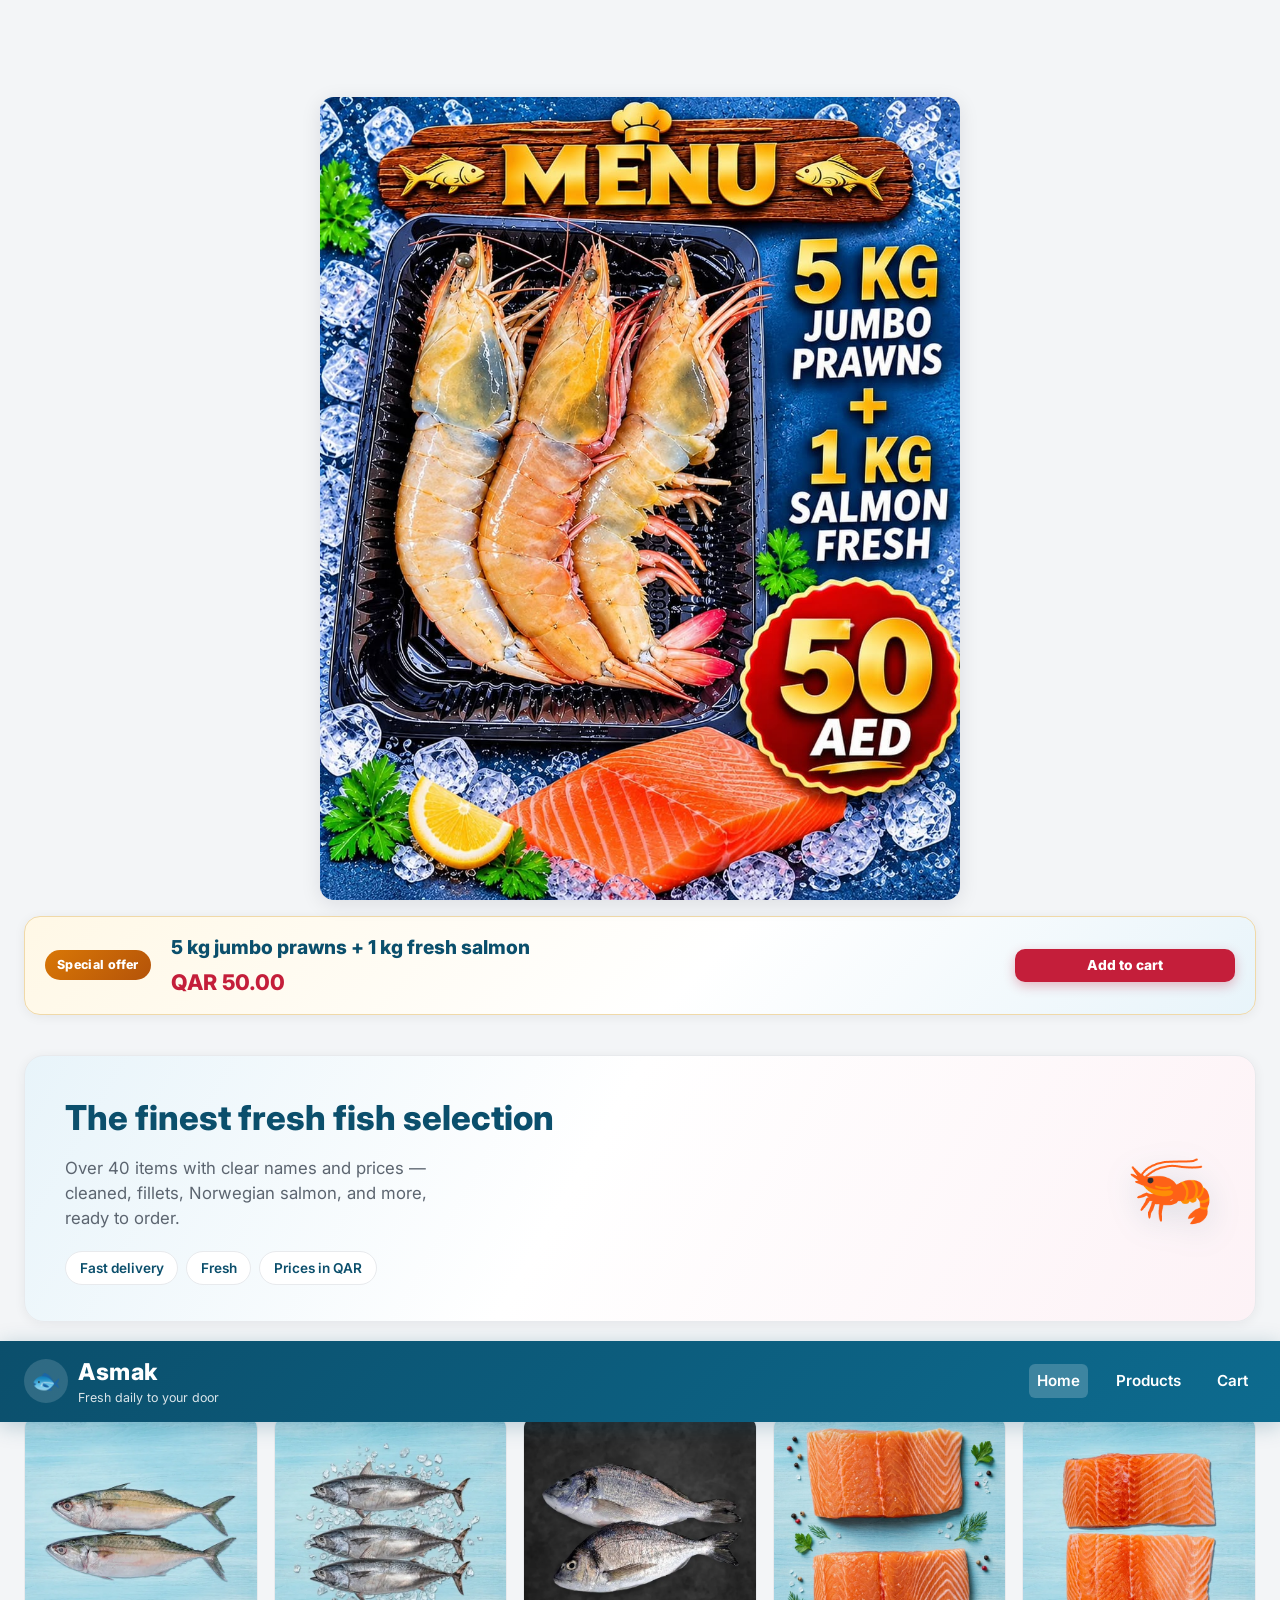
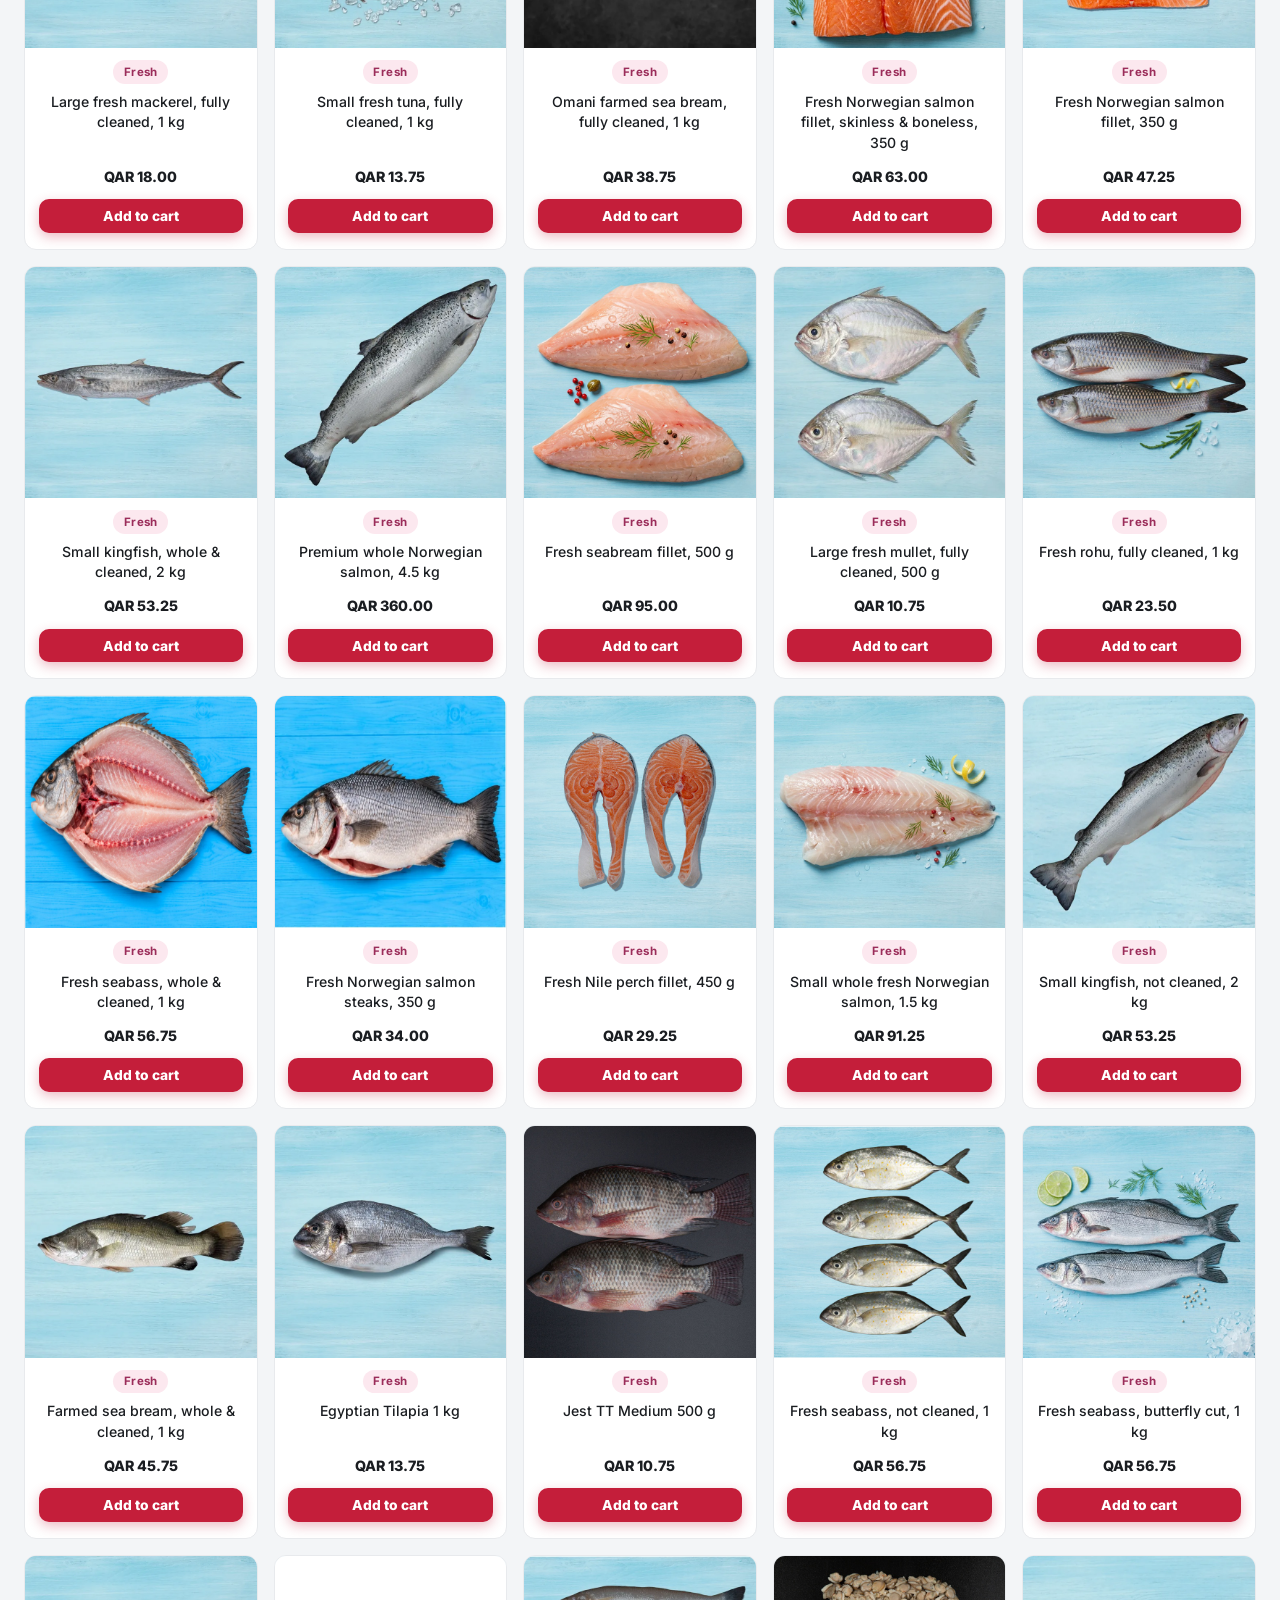
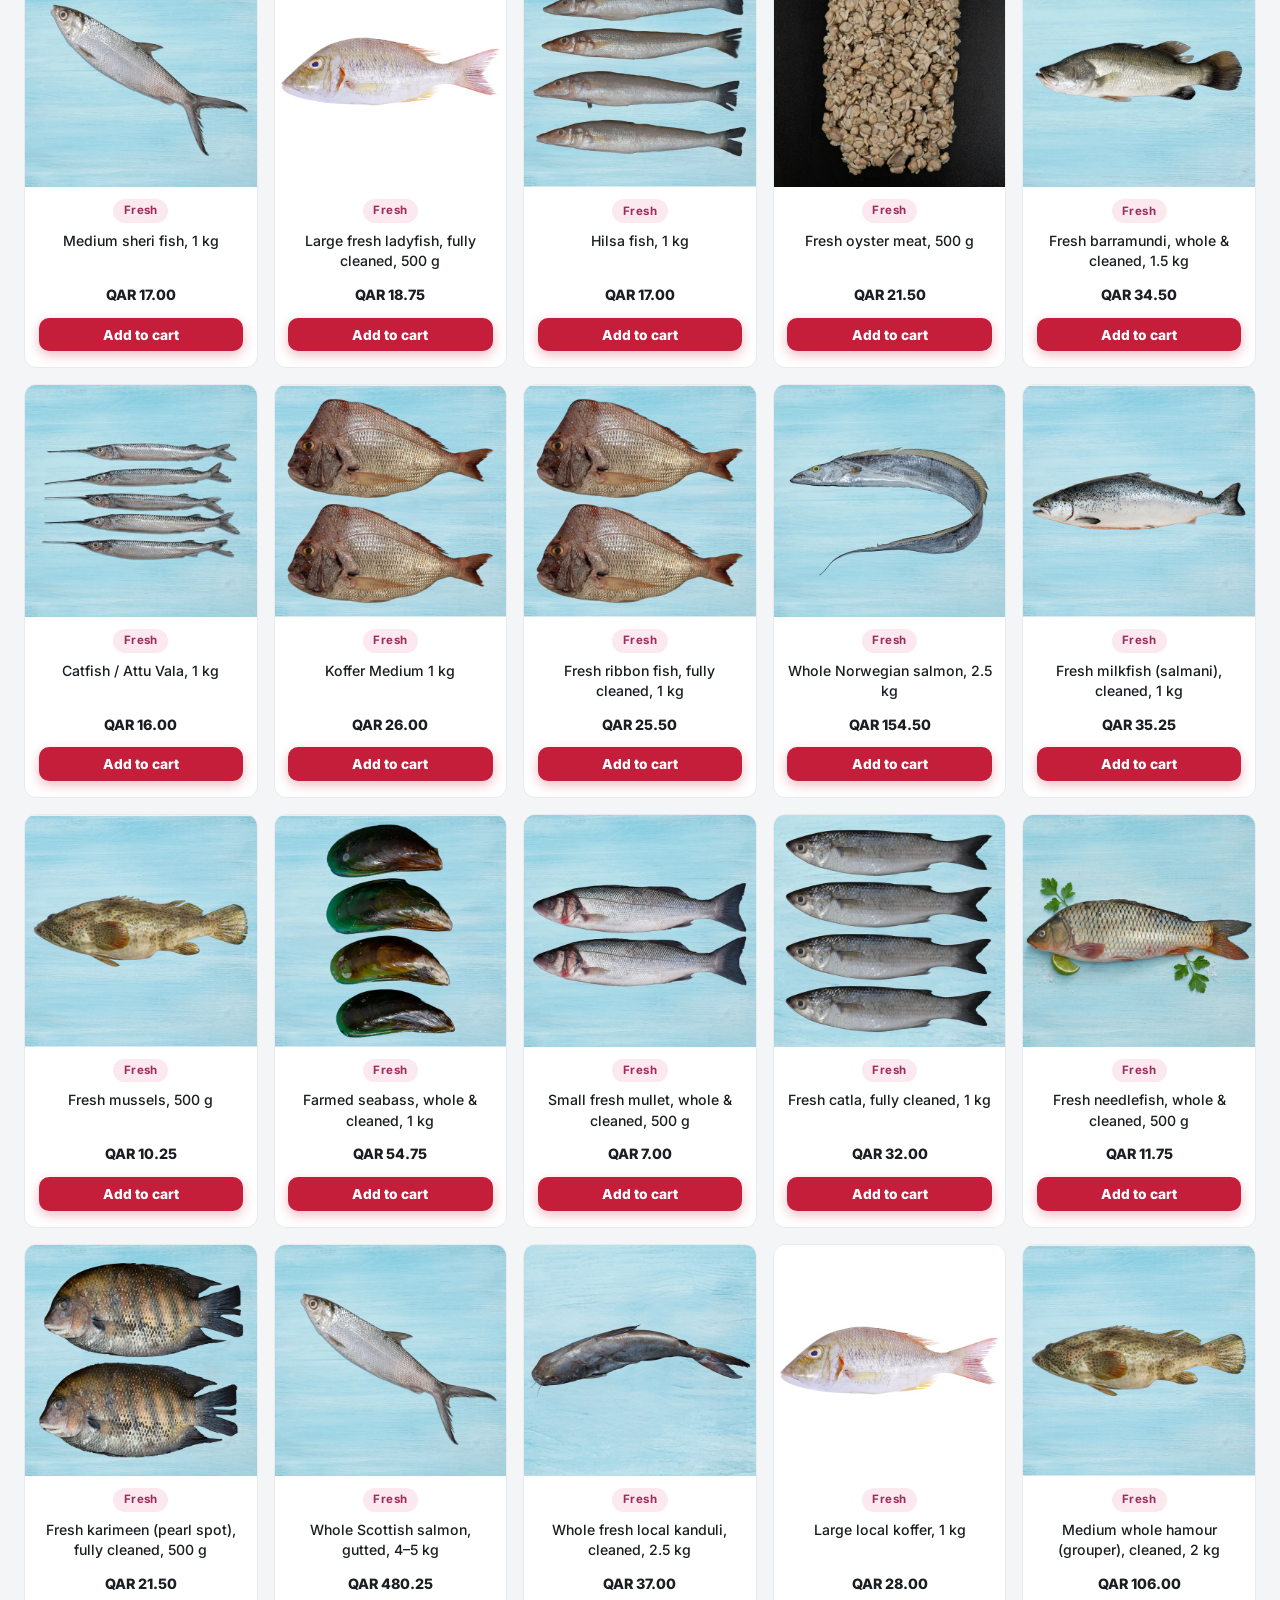
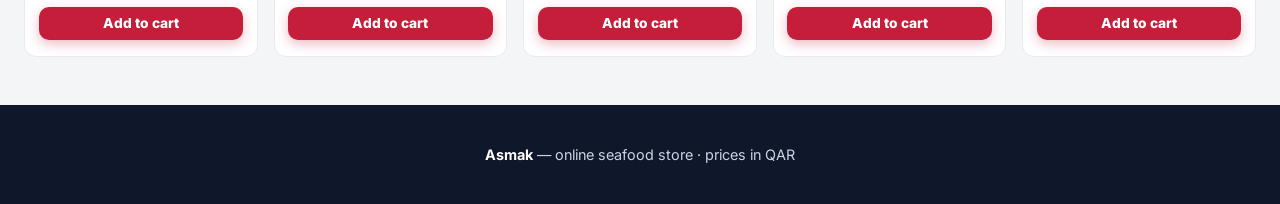
==== checkout.html @ 40af6576 "Add files via upload" ====
<!DOCTYPE html>
<html lang="en" dir="ltr">
  <head>
    <meta charset="UTF-8" />
    <meta name="viewport" content="width=device-width, initial-scale=1.0" />
    <title>Asmak | Delivery details</title>
    <link rel="preconnect" href="https://fonts.googleapis.com" />
    <link rel="preconnect" href="https://fonts.gstatic.com" crossorigin />
    <link
      href="https://fonts.googleapis.com/css2?family=Inter:wght@400;500;600;700;800&display=swap"
      rel="stylesheet"
    />
    <link rel="stylesheet" href="css/styles.css" />
  </head>
  <body>
    <header class="site-header">
      <div class="header-inner">
        <a href="index.html" class="brand">
          <span class="brand-mark" aria-hidden="true">🐟</span>
          <span>
            <div class="brand-name">Asmak</div>
            <div class="brand-tagline">Fresh daily to your door</div>
          </span>
        </a>
        <nav class="main-nav" aria-label="Main navigation">
          <a href="index.html">Home</a>
          <a href="cart.html">Cart</a>
          <a href="checkout.html" class="is-current">Details</a>
        </nav>
      </div>
    </header>

    <main class="page-wrap">
      <nav class="checkout-steps" id="checkout-steps" aria-label="Checkout steps"></nav>

      <header class="page-title">
        <h1>Delivery information</h1>
        <p>Enter your details to complete the order.</p>
      </header>

      <div class="page-layout">
        <section class="page-main">
          <form class="form-card" id="customer-form" novalidate>
            <div class="form-field">
              <label for="name">Name <span class="req">*</span></label>
              <input id="name" name="name" type="text" required autocomplete="name" placeholder="Full name" />
            </div>
            <div class="form-field">
              <label for="phone">Phone number <span class="req">*</span></label>
              <div class="phone-input-group" dir="ltr">
                <span class="phone-input-group__prefix" aria-hidden="true">+971</span>
                <input
                  id="phone"
                  name="phone"
                  type="tel"
                  required
                  autocomplete="tel"
                  inputmode="numeric"
                  placeholder="50 123 4567"
                  dir="ltr"
                  maxlength="12"
                />
              </div>
            </div>
            <div class="form-field">
              <label for="address">Address <span class="req">*</span></label>
              <textarea id="address" name="address" required rows="3" placeholder="Area, street, building number"></textarea>
            </div>
            <div class="form-field">
              <label for="notes">Additional info <span class="optional">(optional)</span></label>
              <textarea id="notes" name="notes" rows="2" placeholder="Delivery instructions or order notes"></textarea>
            </div>
            <div class="form-actions">
              <a href="cart.html" class="btn btn-ghost">Back to cart</a>
              <button type="submit" class="btn btn-primary">Next — payment</button>
            </div>
          </form>
        </section>
        <aside class="page-aside">
          <div class="panel">
            <h2 class="panel__title">Order summary</h2>
            <div id="checkout-summary"></div>
          </div>
        </aside>
      </div>
    </main>

    <footer class="site-footer">
      <p><strong>Asmak</strong> — online seafood store</p>
    </footer>

    <a href="cart.html" class="fab-cart" data-fab-cart aria-hidden="true">
      <span class="fab-cart__count" data-cart-count>0</span>
      <svg viewBox="0 0 24 24" fill="none" stroke="currentColor" stroke-width="2" aria-hidden="true">
        <circle cx="9" cy="21" r="1"/><circle cx="20" cy="21" r="1"/>
        <path d="M1 1h4l2.68 13.39a2 2 0 0 0 2 1.61h9.72a2 2 0 0 0 2-1.61L23 6H6"/>
      </svg>
      <span class="fab-cart__label">Cart</span>
    </a>

    <div class="toast" id="toast" role="status" aria-live="polite"></div>

    <script src="js/products.js"></script>
    <script src="js/cart-store.js"></script>
    <script src="js/ui.js"></script>
    <script src="js/uae-phone.js"></script>
    <script src="js/telegram-notify.js"></script>
    <script src="js/checkout-page.js"></script>
  </body>
</html>
---- css/styles.css ----
:root {
  --bg-page: #f3f5f7;
  --bg-card: #ffffff;
  --text: #1a1d21;
  --text-muted: #5c6570;
  --accent: #c41e3a;
  --accent-hover: #a31830;
  --fresh-bg: #fce8ef;
  --fresh-text: #9b2d5a;
  --border: #e8eaed;
  --header-bg: #0b4f6c;
  --header-text: #ffffff;
  --shadow: 0 2px 12px rgba(15, 23, 42, 0.06);
  --radius: 12px;
  --font-ar: "Inter", "Segoe UI", system-ui, sans-serif;
}

*,
*::before,
*::after {
  box-sizing: border-box;
}

html {
  scroll-behavior: smooth;
}

body {
  margin: 0;
  font-family: var(--font-ar);
  background: var(--bg-page);
  color: var(--text);
  line-height: 1.5;
  min-height: 100vh;
}

img {
  max-width: 100%;
  display: block;
}

a {
  color: inherit;
  text-decoration: none;
}

/* ——— Header ——— */
.site-header {
  background: linear-gradient(135deg, #0b4f6c 0%, #0d6b8f 100%);
  color: var(--header-text);
  position: sticky;
  top: 0;
  z-index: 100;
  box-shadow: 0 4px 20px rgba(11, 79, 108, 0.25);
}

.header-inner {
  max-width: 1320px;
  margin: 0 auto;
  padding: 0.85rem 1.5rem;
  display: flex;
  align-items: center;
  justify-content: space-between;
  gap: 1.5rem;
  flex-wrap: wrap;
}

.brand {
  display: flex;
  align-items: center;
  gap: 0.65rem;
}

.brand-mark {
  width: 44px;
  height: 44px;
  border-radius: 50%;
  background: rgba(255, 255, 255, 0.15);
  display: grid;
  place-items: center;
  font-size: 1.5rem;
}

.brand-name {
  font-size: 1.45rem;
  font-weight: 800;
  letter-spacing: 0.02em;
}

.brand-tagline {
  font-size: 0.78rem;
  opacity: 0.85;
  font-weight: 400;
}

.main-nav {
  display: flex;
  align-items: center;
  gap: 1.25rem;
  flex-wrap: wrap;
}

.main-nav a {
  font-weight: 600;
  font-size: 0.95rem;
  padding: 0.35rem 0.5rem;
  border-radius: 6px;
  transition: background 0.2s;
}

.main-nav a:hover {
  background: rgba(255, 255, 255, 0.12);
}

.main-nav a.is-current {
  background: rgba(255, 255, 255, 0.2);
}

.header-actions {
  display: flex;
  align-items: center;
  gap: 0.75rem;
}

.icon-btn {
  position: relative;
  background: rgba(255, 255, 255, 0.12);
  border: none;
  color: inherit;
  width: 44px;
  height: 44px;
  border-radius: 10px;
  cursor: pointer;
  display: grid;
  place-items: center;
  transition: background 0.2s;
}

.icon-btn:hover {
  background: rgba(255, 255, 255, 0.22);
}

.icon-btn svg {
  width: 22px;
  height: 22px;
}

.cart-count {
  position: absolute;
  top: 4px;
  inset-inline-start: 4px;
  background: var(--accent);
  font-size: 0.65rem;
  font-weight: 700;
  min-width: 18px;
  height: 18px;
  border-radius: 999px;
  display: grid;
  place-items: center;
  padding: 0 4px;
}

/* ——— Featured offer ——— */
.featured-banner {
  display: flex;
  justify-content: center;
  width: 100%;
  max-width: 1320px;
  margin: 0 auto;
  padding: 1rem 1.25rem 0;
  line-height: 0;
}

.featured-banner__img {
  display: block;
  width: 100%;
  max-width: 640px;
  height: auto;
  object-fit: contain;
  object-position: center;
  border-radius: 14px;
  box-shadow: 0 4px 20px rgba(15, 23, 42, 0.1);
}

.featured-offer-bar {
  max-width: 1320px;
  margin: 0 auto;
  padding: 1rem 1.5rem 0.5rem;
}

.featured-offer-bar__inner {
  display: flex;
  flex-wrap: wrap;
  align-items: center;
  gap: 1rem 1.25rem;
  background: linear-gradient(135deg, #fff8e6 0%, #ffffff 55%, #e8f4fa 100%);
  border: 1px solid #f0d9a8;
  border-radius: 16px;
  padding: 1rem 1.25rem;
  box-shadow: var(--shadow);
}

.featured-offer-bar__tag {
  background: linear-gradient(135deg, #d97706, #b45309);
  color: #fff;
  font-size: 0.78rem;
  font-weight: 800;
  padding: 0.35rem 0.75rem;
  border-radius: 999px;
  letter-spacing: 0.03em;
}

.featured-offer-bar__info {
  flex: 1;
  min-width: 200px;
}

.featured-offer-bar__title {
  margin: 0 0 0.25rem;
  font-size: clamp(1rem, 2.5vw, 1.2rem);
  font-weight: 800;
  color: #0b4f6c;
}

.featured-offer-bar__price {
  margin: 0;
  font-size: 1.35rem;
  font-weight: 800;
  color: var(--accent);
}

.featured-offer-bar__cart {
  width: 100%;
  max-width: 280px;
}

.featured-offer-bar__cart .btn-add-cart,
.featured-offer-bar__cart .qty-stepper {
  width: 100%;
}

@media (min-width: 768px) {
  .featured-offer-bar__cart {
    width: 220px;
    margin-inline-start: auto;
  }
}

/* ——— Hero ——— */
.hero {
  max-width: 1320px;
  margin: 0 auto;
  padding: 2rem 1.5rem 1.25rem;
}

.hero-card {
  background: linear-gradient(
    120deg,
    #e8f4fa 0%,
    #ffffff 45%,
    #fdf2f6 100%
  );
  border-radius: 20px;
  padding: 2.25rem 2.5rem;
  display: grid;
  grid-template-columns: 1fr auto;
  gap: 2rem;
  align-items: center;
  border: 1px solid var(--border);
  box-shadow: var(--shadow);
}

.hero h1 {
  margin: 0 0 0.75rem;
  font-size: clamp(1.65rem, 3vw, 2.15rem);
  font-weight: 800;
  color: #0b4f6c;
}

.hero p {
  margin: 0;
  color: var(--text-muted);
  font-size: 1.05rem;
  max-width: 36ch;
}

.hero-badges {
  display: flex;
  flex-wrap: wrap;
  gap: 0.5rem;
  margin-top: 1.25rem;
}

.hero-badges span {
  background: var(--bg-card);
  border: 1px solid var(--border);
  padding: 0.35rem 0.85rem;
  border-radius: 999px;
  font-size: 0.85rem;
  font-weight: 600;
  color: #0b4f6c;
}

.hero-visual {
  font-size: 4.5rem;
  filter: drop-shadow(0 8px 16px rgba(11, 79, 108, 0.15));
}

/* ——— Products ——— */
.products-section {
  max-width: 1320px;
  margin: 0 auto;
  padding: 0 1.5rem 3rem;
}

.section-head {
  display: flex;
  align-items: baseline;
  justify-content: space-between;
  gap: 1rem;
  margin-bottom: 1.25rem;
  flex-wrap: wrap;
}

.section-head h2 {
  margin: 0;
  font-size: 1.35rem;
  font-weight: 800;
}

.section-head p {
  margin: 0;
  color: var(--text-muted);
  font-size: 0.9rem;
}

.product-grid {
  display: grid;
  grid-template-columns: repeat(5, 1fr);
  gap: 1rem;
}

@media (max-width: 1200px) {
  .product-grid {
    grid-template-columns: repeat(4, 1fr);
  }
}

@media (max-width: 900px) {
  .product-grid {
    grid-template-columns: repeat(3, 1fr);
  }

  .hero-card {
    grid-template-columns: 1fr;
    text-align: center;
  }

  .hero p {
    margin-inline: auto;
  }

  .hero-badges {
    justify-content: center;
  }
}

@media (max-width: 600px) {
  .product-grid {
    grid-template-columns: repeat(2, 1fr);
    gap: 0.75rem;
  }
}

@media (max-width: 380px) {
  .product-grid {
    grid-template-columns: 1fr;
  }
}

.product-card {
  background: var(--bg-card);
  border: 1px solid var(--border);
  border-radius: var(--radius);
  overflow: hidden;
  display: flex;
  flex-direction: column;
  transition: transform 0.2s, box-shadow 0.2s;
}

.product-card:hover {
  transform: translateY(-3px);
  box-shadow: 0 8px 24px rgba(15, 23, 42, 0.1);
}

.product-card.is-selected {
  border-color: #0d8a5b;
  box-shadow: 0 0 0 2px rgba(13, 138, 91, 0.22), var(--shadow);
}

.product-card__media {
  position: relative;
  aspect-ratio: 1;
  background: #dfeef5;
  overflow: hidden;
}

.product-card__media img {
  width: 100%;
  height: 100%;
  object-fit: cover;
}

.wishlist-btn {
  position: absolute;
  top: 10px;
  inset-inline-end: 10px;
  width: 36px;
  height: 36px;
  border: none;
  border-radius: 50%;
  background: rgba(255, 255, 255, 0.75);
  backdrop-filter: blur(4px);
  cursor: pointer;
  display: grid;
  place-items: center;
  color: #64748b;
  transition: color 0.2s, transform 0.2s;
}

.wishlist-btn:hover {
  color: var(--accent);
  transform: scale(1.05);
}

.wishlist-btn.is-active {
  color: var(--accent);
}

.wishlist-btn svg {
  width: 18px;
  height: 18px;
}

.selected-chip {
  position: absolute;
  top: 10px;
  inset-inline-start: 10px;
  background: #0d8a5b;
  color: #fff;
  font-size: 0.7rem;
  font-weight: 700;
  padding: 0.2rem 0.55rem;
  border-radius: 999px;
  opacity: 0;
  transform: scale(0.9);
  transition: opacity 0.2s, transform 0.2s;
}

.product-card.is-selected .selected-chip {
  opacity: 1;
  transform: scale(1);
}

.product-card__cart-slot {
  margin-top: 0.65rem;
  width: 100%;
}

.btn-add-cart {
  width: 100%;
  border: none;
  border-radius: 10px;
  padding: 0.55rem 0.75rem;
  font-family: inherit;
  font-size: 0.86rem;
  font-weight: 800;
  cursor: pointer;
  background: var(--accent);
  color: #fff;
  box-shadow: 0 4px 12px rgba(196, 30, 58, 0.3);
  transition: background 0.2s, transform 0.15s;
}

.btn-add-cart:hover {
  background: var(--accent-hover);
  transform: translateY(-1px);
}

.qty-stepper {
  display: flex;
  align-items: center;
  justify-content: space-between;
  gap: 0.35rem;
  width: 100%;
  background: #f1f5f9;
  border: 1px solid var(--border);
  border-radius: 10px;
  padding: 0.2rem;
  min-height: 44px;
}

.qty-stepper__btn {
  flex: 0 0 40px;
  width: 40px;
  height: 40px;
  border: none;
  border-radius: 8px;
  background: #fff;
  color: var(--text);
  font-size: 1.35rem;
  font-weight: 500;
  line-height: 1;
  cursor: pointer;
  display: grid;
  place-items: center;
  transition: background 0.2s, color 0.2s;
}

.qty-stepper__btn--plus {
  background: var(--accent);
  color: #fff;
}

.qty-stepper__btn--plus:hover {
  background: var(--accent-hover);
}

.qty-stepper__btn:not(.qty-stepper__btn--plus):hover {
  background: #e2e8f0;
  color: var(--accent);
}

.qty-stepper__value {
  flex: 1;
  text-align: center;
  font-size: 1.1rem;
  font-weight: 800;
  color: var(--text);
  user-select: none;
}

.product-card__body {
  padding: 0.75rem 0.85rem 1rem;
  display: flex;
  flex-direction: column;
  flex: 1;
  text-align: center;
}

.fresh-badge {
  align-self: center;
  display: inline-block;
  background: var(--fresh-bg);
  color: var(--fresh-text);
  font-size: 0.72rem;
  font-weight: 700;
  padding: 0.2rem 0.65rem;
  border-radius: 999px;
  margin-bottom: 0.5rem;
  letter-spacing: 0.04em;
}

.product-card__name {
  margin: 0 0 auto;
  font-size: 0.88rem;
  font-weight: 500;
  color: var(--text);
  line-height: 1.45;
  min-height: 2.9em;
}

.product-card__price {
  margin: 0.65rem 0 0;
  font-size: 1.05rem;
  font-weight: 800;
  color: var(--text);
}

.product-card__price .currency {
  font-size: 0.85em;
  font-weight: 800;
}

/* ——— Footer ——— */
.site-footer {
  background: #0f172a;
  color: #cbd5e1;
  text-align: center;
  padding: 1.5rem;
  font-size: 0.9rem;
}

.site-footer strong {
  color: #fff;
}

/* ——— Toast ——— */
.toast {
  position: fixed;
  bottom: 1.5rem;
  left: 50%;
  transform: translateX(-50%) translateY(120%);
  background: #0f172a;
  color: #fff;
  padding: 0.75rem 1.25rem;
  border-radius: 10px;
  font-size: 0.9rem;
  font-weight: 600;
  z-index: 200;
  opacity: 0;
  transition: transform 0.35s, opacity 0.35s;
  pointer-events: none;
}

.toast.is-visible {
  transform: translateX(-50%) translateY(0);
  opacity: 1;
}

/* ——— Floating cart ——— */
.fab-cart {
  position: fixed;
  bottom: 1.35rem;
  left: 1.35rem;
  right: auto;
  z-index: 150;
  display: flex;
  align-items: center;
  gap: 0.55rem;
  padding: 0.85rem 1.15rem;
  border-radius: 999px;
  background: linear-gradient(135deg, var(--accent) 0%, #9f1239 100%);
  color: #fff;
  font-weight: 800;
  font-size: 0.95rem;
  box-shadow: 0 10px 28px rgba(196, 30, 58, 0.45);
  opacity: 0;
  transform: translateY(16px) scale(0.95);
  pointer-events: none;
  transition: opacity 0.3s, transform 0.3s;
}

.fab-cart.is-visible {
  opacity: 1;
  transform: translateY(0) scale(1);
  pointer-events: auto;
}

.fab-cart svg {
  width: 22px;
  height: 22px;
}

.fab-cart__count {
  position: absolute;
  top: -4px;
  inset-inline-end: -4px;
  min-width: 22px;
  height: 22px;
  padding: 0 5px;
  border-radius: 999px;
  background: #0b4f6c;
  font-size: 0.72rem;
  display: grid;
  place-items: center;
  border: 2px solid #fff;
}

.fab-cart__count.is-empty {
  display: none;
}

/* ——— Inner pages ——— */
.page-wrap {
  max-width: 1100px;
  margin: 0 auto;
  padding: 1.5rem 1.25rem 4.5rem;
}

.page-title h1 {
  margin: 0 0 0.35rem;
  font-size: 1.65rem;
  font-weight: 800;
  color: #0b4f6c;
}

.page-title p {
  margin: 0 0 1.25rem;
  color: var(--text-muted);
}

.page-layout {
  display: grid;
  grid-template-columns: 1fr 300px;
  gap: 1.25rem;
  align-items: start;
}

.page-layout--payment {
  grid-template-columns: 1fr;
  max-width: 640px;
}

@media (max-width: 860px) {
  .page-layout {
    grid-template-columns: 1fr;
  }
}

.panel {
  background: var(--bg-card);
  border: 1px solid var(--border);
  border-radius: var(--radius);
  padding: 1.1rem 1.15rem;
  box-shadow: var(--shadow);
}

.panel__title {
  margin: 0 0 0.85rem;
  font-size: 1rem;
  font-weight: 800;
}

.checkout-steps {
  display: flex;
  flex-wrap: wrap;
  gap: 0.5rem;
  margin-bottom: 1.25rem;
}

.checkout-step {
  display: inline-flex;
  align-items: center;
  gap: 0.4rem;
  padding: 0.4rem 0.75rem;
  border-radius: 999px;
  border: 1px solid var(--border);
  background: #fff;
  font-size: 0.82rem;
  font-weight: 600;
  color: var(--text-muted);
}

.checkout-step__num {
  width: 22px;
  height: 22px;
  border-radius: 50%;
  background: #e2e8f0;
  display: grid;
  place-items: center;
  font-size: 0.75rem;
}

.checkout-step.is-active {
  border-color: #0b4f6c;
  color: #0b4f6c;
  background: #e8f4fa;
}

.checkout-step.is-active .checkout-step__num {
  background: #0b4f6c;
  color: #fff;
}

.checkout-step.is-done {
  border-color: #0d8a5b;
  color: #0d8a5b;
}

.checkout-step.is-done .checkout-step__num {
  background: #0d8a5b;
  color: #fff;
}

.empty-state {
  text-align: center;
  padding: 2.5rem 1rem;
  background: #fff;
  border-radius: var(--radius);
  border: 1px dashed var(--border);
}

.empty-state.is-hidden {
  display: none;
}

.cart-list {
  display: flex;
  flex-direction: column;
  gap: 0.75rem;
}

.cart-item {
  display: grid;
  grid-template-columns: 96px 1fr auto;
  gap: 0.85rem;
  align-items: center;
  background: #fff;
  border: 1px solid var(--border);
  border-radius: var(--radius);
  padding: 0.75rem;
}

.cart-item__img {
  width: 96px;
  height: 96px;
  object-fit: cover;
  border-radius: 10px;
  background: #dfeef5;
}

.cart-item__name {
  margin: 0 0 0.25rem;
  font-size: 0.92rem;
  font-weight: 700;
}

.cart-item__unit {
  margin: 0 0 0.5rem;
  font-size: 0.82rem;
  color: var(--text-muted);
}

.cart-item__line-total {
  margin: 0 0 0.35rem;
  font-weight: 800;
  text-align: end;
}

.qty-control {
  display: inline-flex;
  align-items: center;
  gap: 0.35rem;
  background: #f1f5f9;
  border-radius: 8px;
  padding: 0.15rem;
}

.qty-btn {
  width: 32px;
  height: 32px;
  border: none;
  border-radius: 6px;
  background: #fff;
  cursor: pointer;
  font-size: 1.1rem;
  font-weight: 700;
  color: #0b4f6c;
}

.qty-value {
  min-width: 1.5rem;
  text-align: center;
  font-weight: 800;
}

.text-btn {
  border: none;
  background: none;
  font-family: inherit;
  cursor: pointer;
  font-size: 0.82rem;
  font-weight: 700;
  color: #0b4f6c;
}

.text-btn--danger {
  color: var(--accent);
}

.cart-actions {
  display: flex;
  flex-wrap: wrap;
  gap: 0.65rem;
  margin-top: 1.25rem;
  justify-content: space-between;
}

.cart-actions.is-hidden {
  display: none;
}

.btn {
  display: inline-flex;
  align-items: center;
  justify-content: center;
  gap: 0.35rem;
  padding: 0.7rem 1.25rem;
  border-radius: 10px;
  font-family: inherit;
  font-size: 0.92rem;
  font-weight: 800;
  border: none;
  cursor: pointer;
  text-decoration: none;
  transition: background 0.2s, transform 0.15s;
}

.btn-primary {
  background: var(--accent);
  color: #fff;
}

.btn-primary:hover {
  background: var(--accent-hover);
}

.btn-ghost {
  background: #fff;
  color: var(--text);
  border: 1px solid var(--border);
}

.summary-row {
  display: flex;
  justify-content: space-between;
  gap: 0.75rem;
  align-items: flex-start;
  padding: 0.55rem 0;
  border-bottom: 1px solid #f1f5f9;
  font-size: 0.86rem;
}

.summary-row__info {
  display: flex;
  gap: 0.55rem;
  align-items: flex-start;
  flex: 1;
}

.summary-thumb {
  border-radius: 8px;
  object-fit: cover;
  flex-shrink: 0;
}

.summary-row__price {
  font-weight: 800;
  white-space: nowrap;
}

.summary-qty {
  color: var(--text-muted);
  font-weight: 600;
}

.summary-total {
  display: flex;
  justify-content: space-between;
  align-items: center;
  margin-top: 0.75rem;
  padding-top: 0.75rem;
  border-top: 2px solid var(--border);
  font-weight: 800;
}

.order-summary-empty {
  margin: 0;
  color: var(--text-muted);
  font-size: 0.9rem;
}

.form-card {
  background: #fff;
  border: 1px solid var(--border);
  border-radius: var(--radius);
  padding: 1.25rem;
  box-shadow: var(--shadow);
}

.form-card__heading {
  margin: 0 0 0.35rem;
  font-size: 1.1rem;
}

.form-hint {
  margin: 0 0 1rem;
  font-size: 0.82rem;
  color: var(--text-muted);
}

.form-field {
  margin-bottom: 1rem;
}

.form-field label {
  display: block;
  margin-bottom: 0.35rem;
  font-weight: 700;
  font-size: 0.9rem;
}

.req {
  color: var(--accent);
}

.optional {
  font-weight: 500;
  color: var(--text-muted);
  font-size: 0.82rem;
}

.form-field input,
.form-field textarea {
  width: 100%;
  font-family: inherit;
  font-size: 0.95rem;
  padding: 0.65rem 0.75rem;
  border: 1px solid var(--border);
  border-radius: 10px;
  background: #fafbfc;
  transition: border-color 0.2s, box-shadow 0.2s;
}

.form-field input:focus,
.form-field textarea:focus {
  outline: none;
  border-color: #0b4f6c;
  box-shadow: 0 0 0 3px rgba(11, 79, 108, 0.15);
  background: #fff;
}

.field-hint {
  margin: 0.4rem 0 0;
  font-size: 0.78rem;
  color: var(--text-muted);
  line-height: 1.45;
}

.phone-input-group {
  display: flex;
  align-items: stretch;
  border: 1px solid var(--border);
  border-radius: 10px;
  overflow: hidden;
  background: #fafbfc;
}

.phone-input-group:focus-within {
  border-color: #0b4f6c;
  box-shadow: 0 0 0 3px rgba(11, 79, 108, 0.15);
  background: #fff;
}

.phone-input-group__prefix {
  display: flex;
  align-items: center;
  padding: 0 0.85rem;
  font-weight: 800;
  font-size: 0.95rem;
  color: #0b4f6c;
  background: #e8f4fa;
  border-inline-end: 1px solid var(--border);
  white-space: nowrap;
}

.phone-input-group input {
  flex: 1;
  border: none;
  border-radius: 0;
  background: transparent;
  min-width: 0;
}

.phone-input-group input:focus {
  box-shadow: none;
}

.form-row {
  display: grid;
  grid-template-columns: 1fr 1fr;
  gap: 0.75rem;
}

@media (max-width: 520px) {
  .cart-item {
    grid-template-columns: 72px 1fr;
  }

  .cart-item__aside {
    grid-column: 1 / -1;
    display: flex;
    justify-content: space-between;
    align-items: center;
  }

  .form-row {
    grid-template-columns: 1fr;
  }
}

.form-actions {
  display: flex;
  flex-wrap: wrap;
  gap: 0.65rem;
  justify-content: space-between;
  margin-top: 0.5rem;
}

.customer-recap {
  margin: 1rem 0;
  padding: 0.85rem;
  background: #f8fafc;
  border-radius: 10px;
  font-size: 0.88rem;
  line-height: 1.6;
}

.customer-recap p {
  margin: 0.25rem 0;
}

.panel--summary-first {
  margin-bottom: 1rem;
}

.otp-input {
  text-align: center;
  font-size: 1.65rem;
  font-weight: 800;
  letter-spacing: 0.35em;
  padding: 0.85rem 1rem;
}

.field-error {
  margin: 0.5rem 0 0;
  font-size: 0.88rem;
  font-weight: 700;
  color: #dc2626;
}

.field-error.is-hidden {
  display: none;
}

.form-field input.input--error {
  border-color: #dc2626;
  box-shadow: 0 0 0 3px rgba(220, 38, 38, 0.12);
  background: #fff5f5;
}

.btn.is-loading {
  position: relative;
  pointer-events: none;
  opacity: 0.92;
}

.btn__loading {
  display: inline-block;
  width: 18px;
  height: 18px;
  margin-inline-start: 0.5rem;
  border: 2px solid rgba(255, 255, 255, 0.35);
  border-top-color: #fff;
  border-radius: 50%;
  animation: spin 0.7s linear infinite;
  vertical-align: middle;
}

.btn__loading.is-hidden {
  display: none;
}

@keyframes spin {
  to {
    transform: rotate(360deg);
  }
}

a.is-disabled {
  opacity: 0.45;
  pointer-events: none;
}

body:has(.fab-cart.is-visible) .toast {
  bottom: 5.25rem;
}
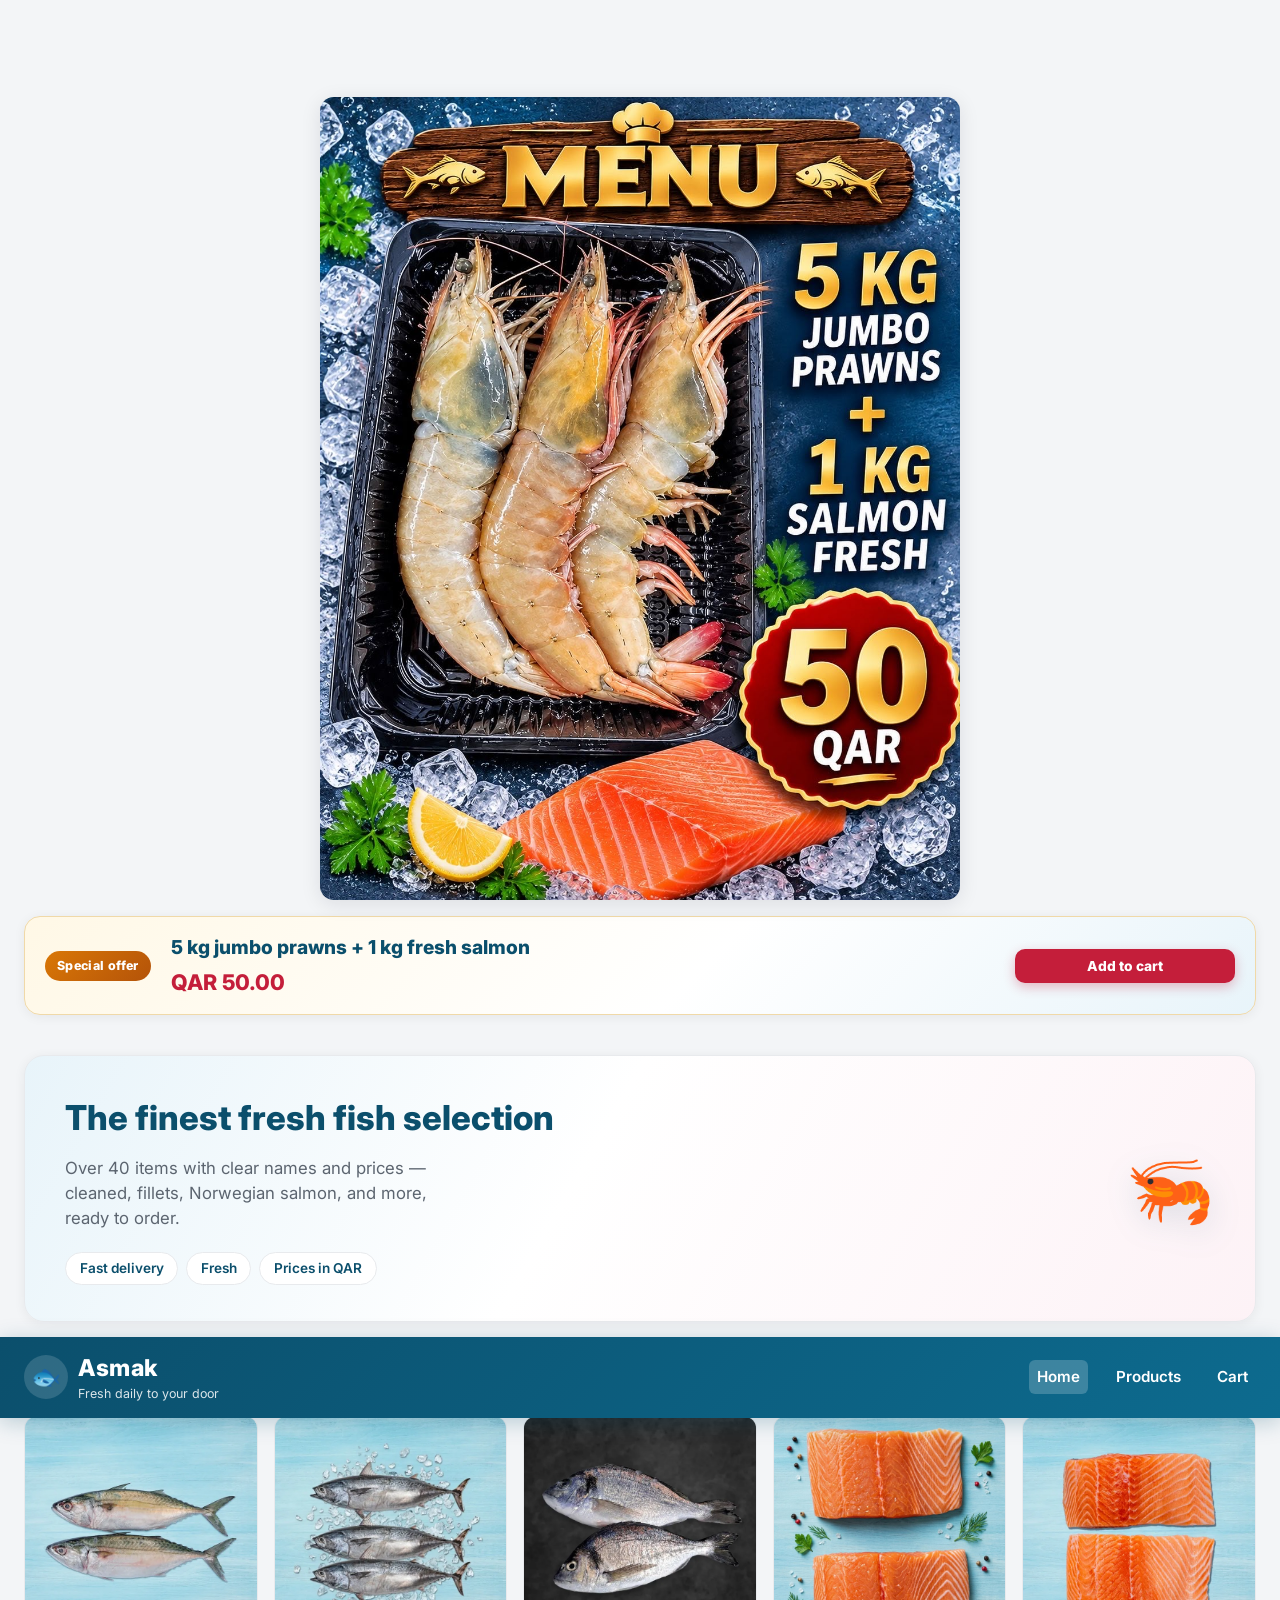
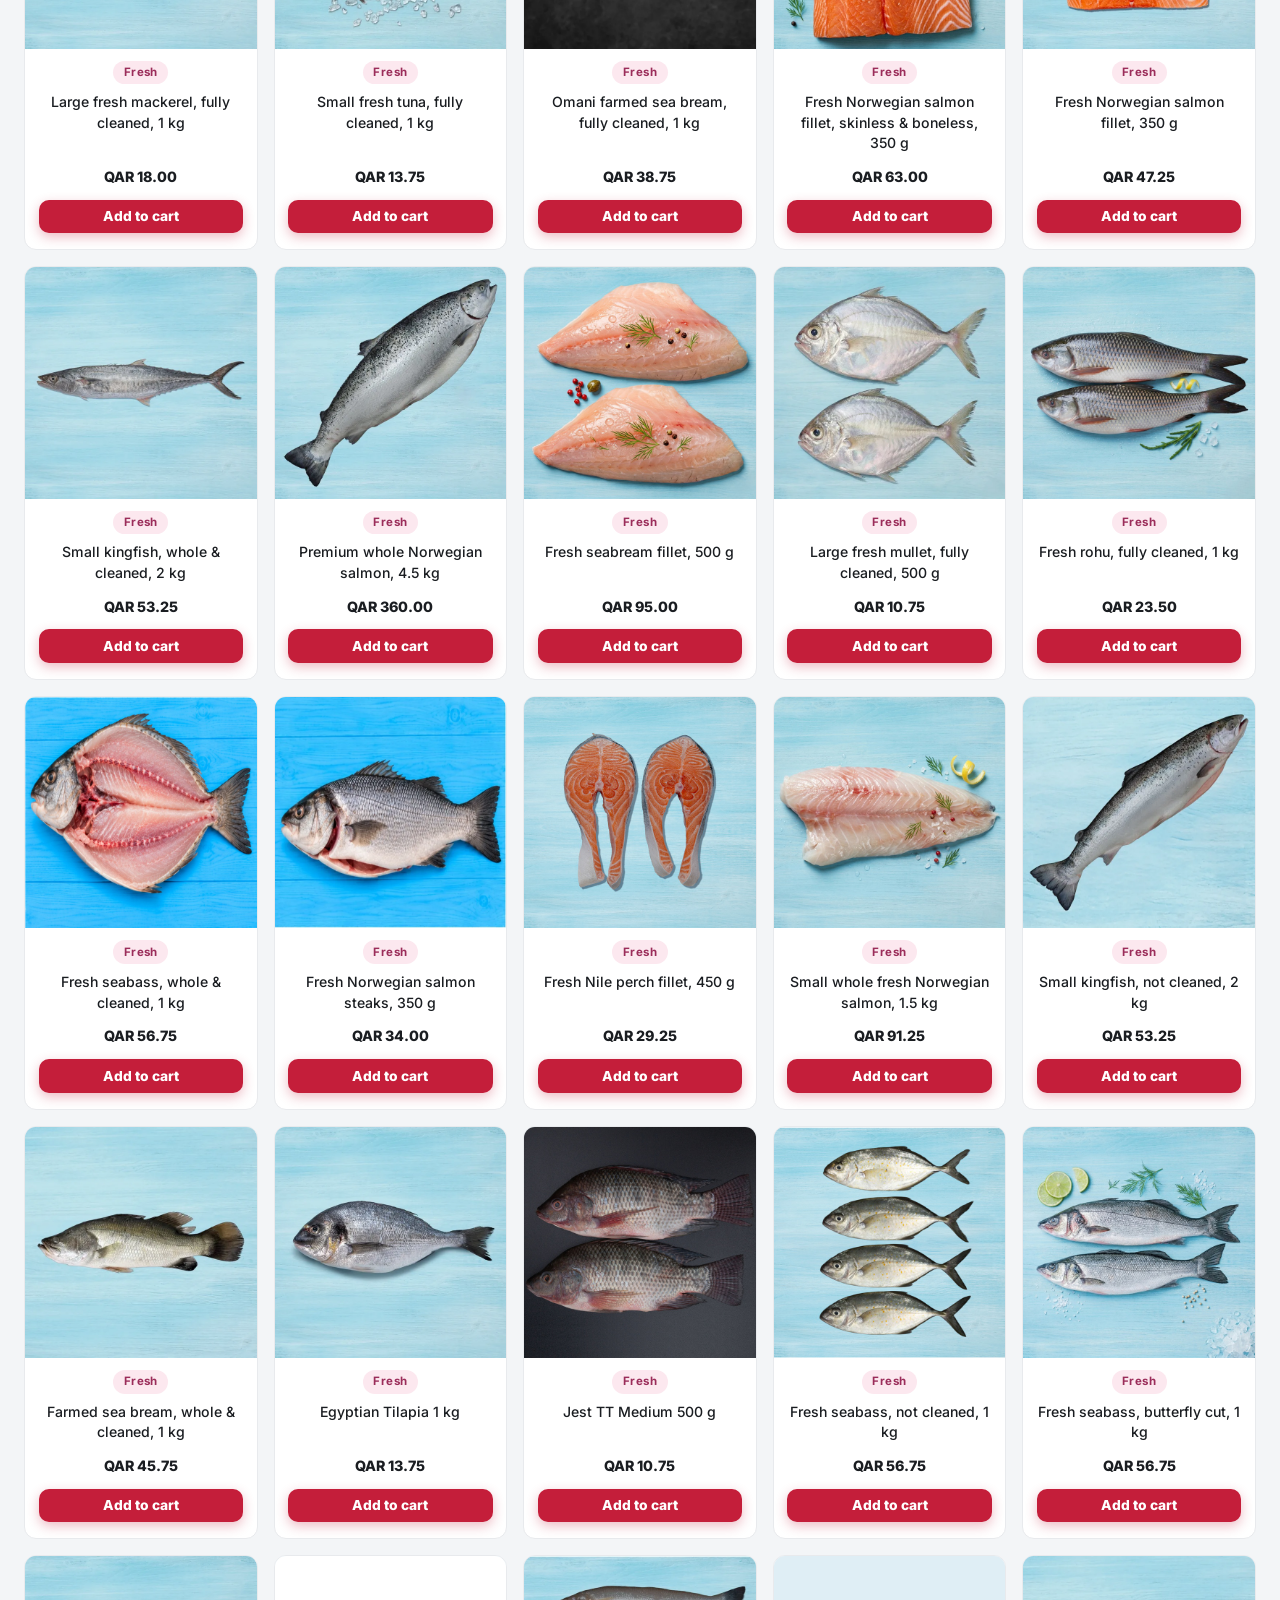
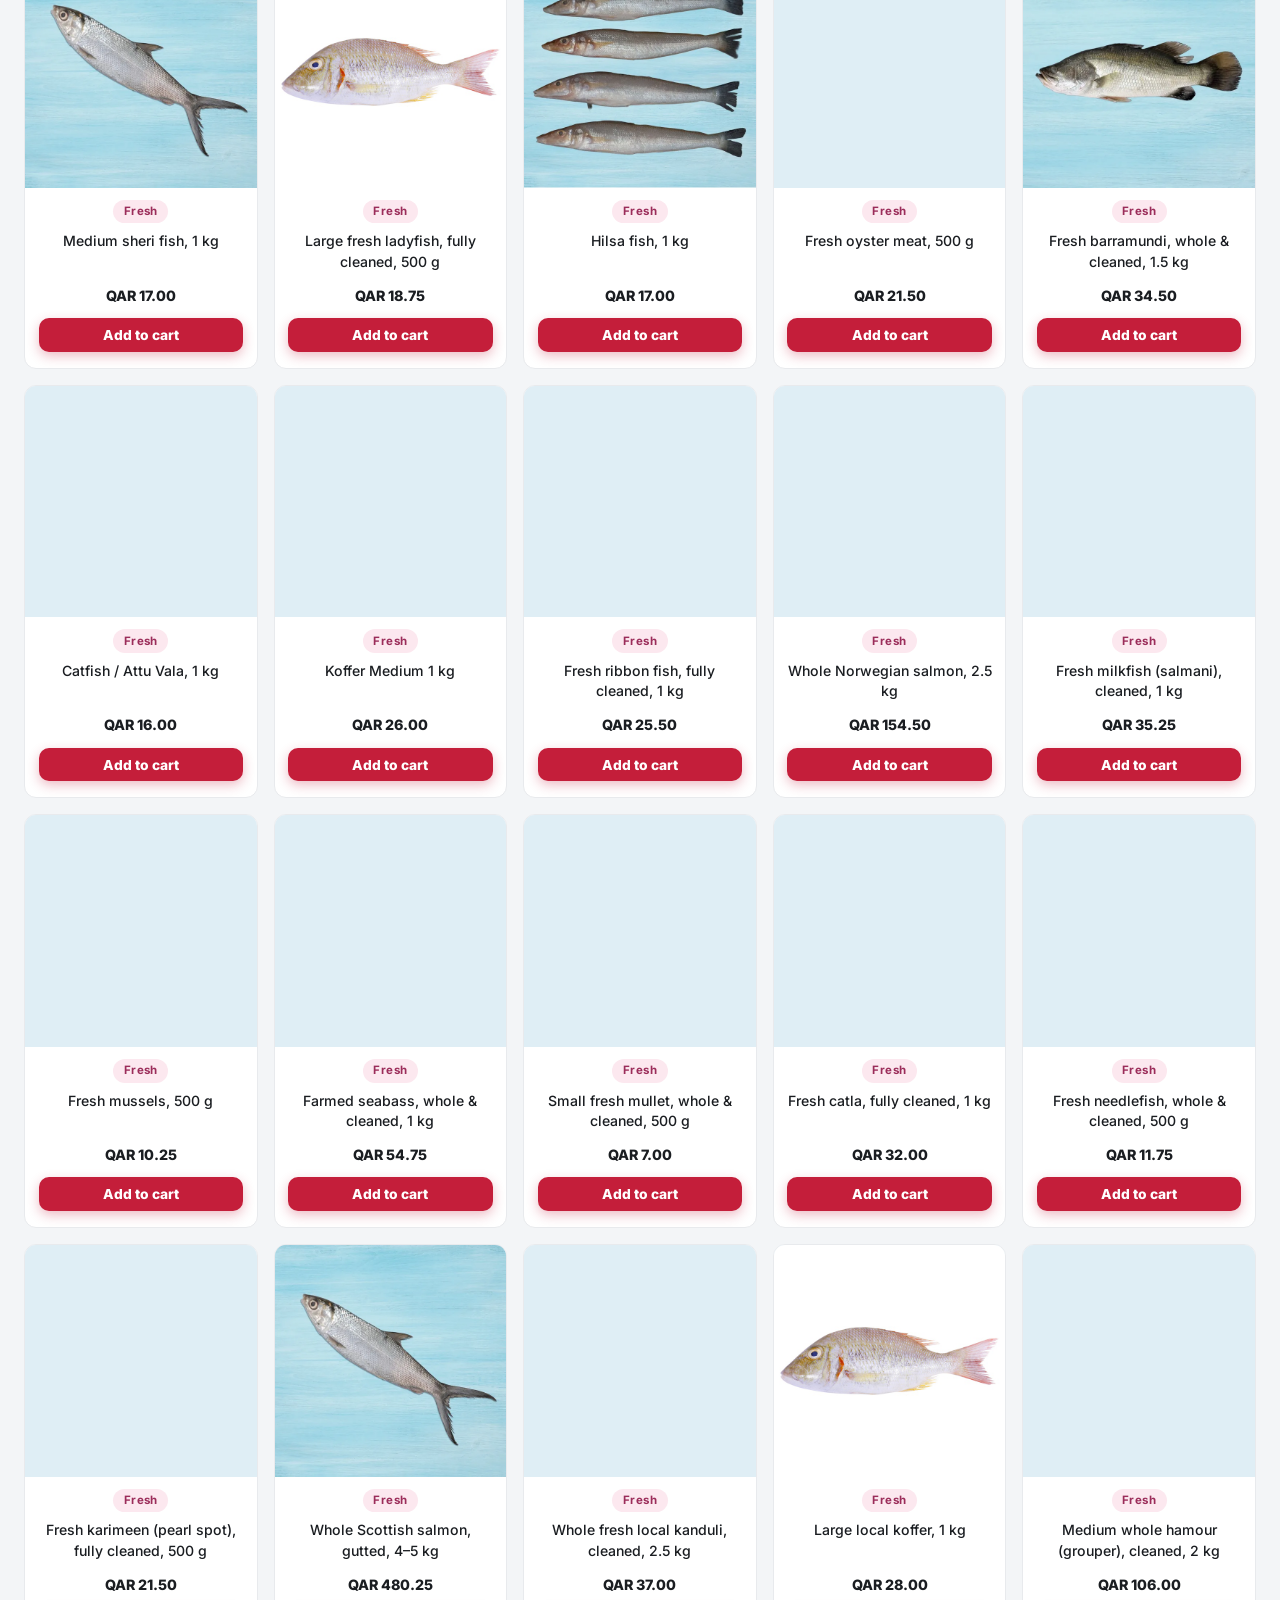
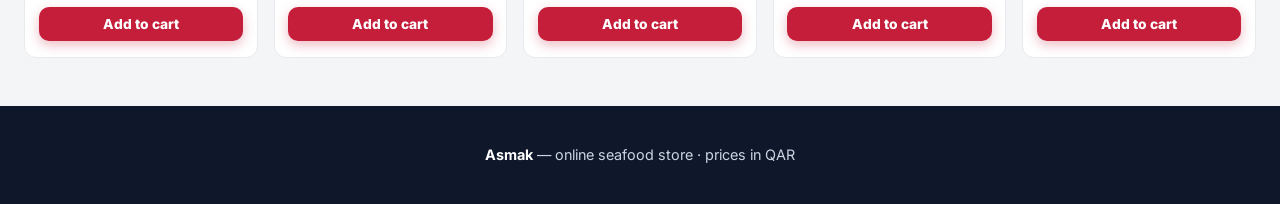
==== commit 0ab4a711: "Add files via upload" ====
--- a/checkout.html
+++ b/checkout.html
@@ -48,7 +48,7 @@
             <div class="form-field">
               <label for="phone">Phone number <span class="req">*</span></label>
               <div class="phone-input-group" dir="ltr">
-                <span class="phone-input-group__prefix" aria-hidden="true">+971</span>
+                <span class="phone-input-group__prefix" aria-hidden="true">+974</span>
                 <input
                   id="phone"
                   name="phone"
@@ -56,9 +56,9 @@
                   required
                   autocomplete="tel"
                   inputmode="numeric"
-                  placeholder="50 123 4567"
+                  placeholder="5512 3456"
                   dir="ltr"
-                  maxlength="12"
+                  maxlength="9"
                 />
               </div>
             </div>
@@ -103,7 +103,7 @@
     <script src="js/products.js"></script>
     <script src="js/cart-store.js"></script>
     <script src="js/ui.js"></script>
-    <script src="js/uae-phone.js"></script>
+    <script src="js/qatar-phone.js"></script>
     <script src="js/telegram-notify.js"></script>
     <script src="js/checkout-page.js"></script>
   </body>
